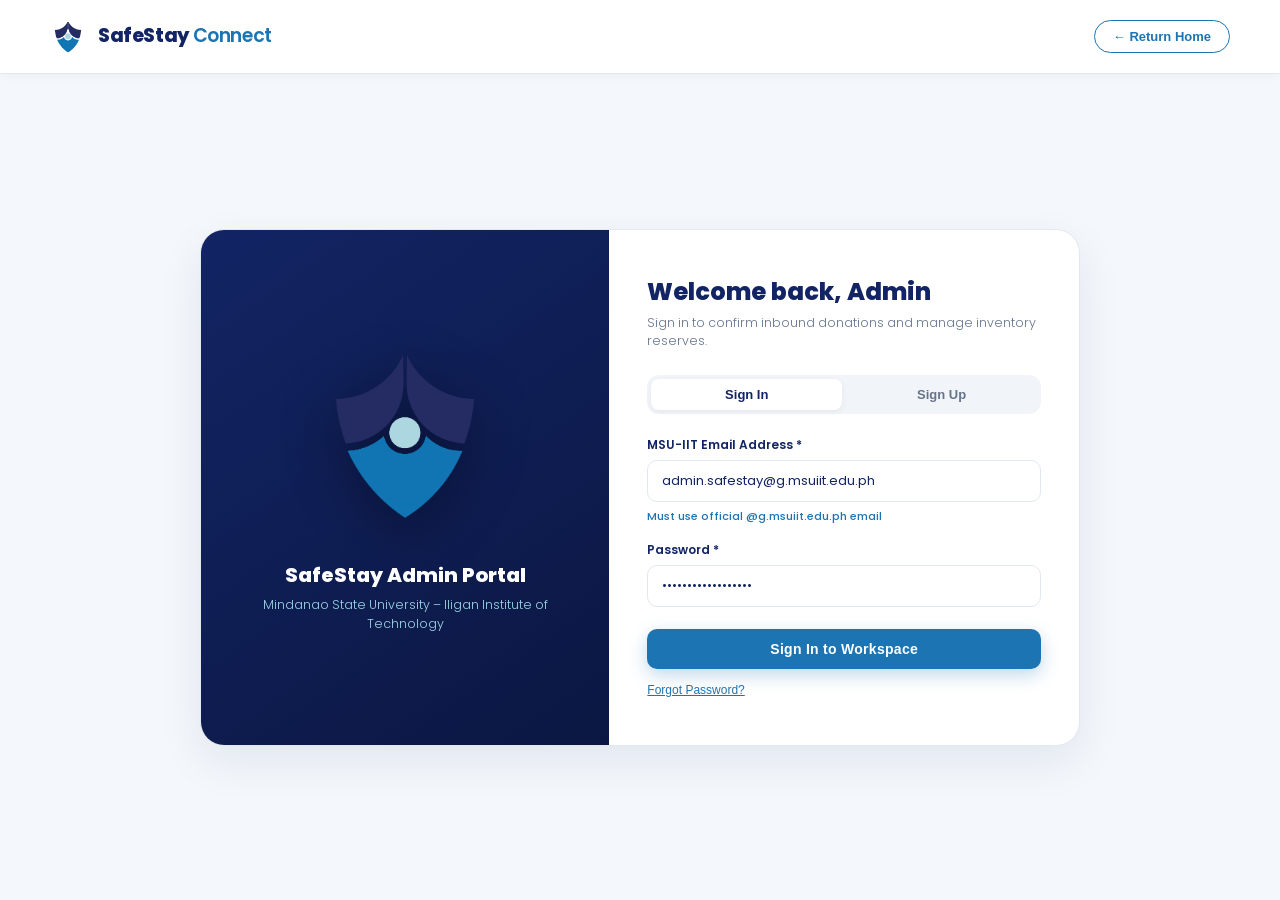
==== admin.html @ f1bfa9ab "Reorganize folders and fix layout" ====
<!DOCTYPE html>
<html lang="en">
<head>
  <meta charset="UTF-8" />
  <meta name="viewport" content="width=device-width, initial-scale=1.0" />
  <title>SafeStay Connect | Admin Management Workspace</title>
  <!-- Google Fonts: Poppins (Official Font: Bold Intro Headers + Thin/Light Subtext) -->
  <link rel="preconnect" href="https://fonts.googleapis.com" />
  <link rel="preconnect" href="https://fonts.gstatic.com" crossorigin />
  <link href="https://fonts.googleapis.com/css2?family=Poppins:ital,wght@0,200;0,300;0,400;0,500;0,600;0,700;0,800;0,900;1,200;1,300&display=swap" rel="stylesheet" />
  
  <!-- STYLESHEET: Shared brandkit: variables, resets, modals, badges -->
  <link rel="stylesheet" href="css/brand.css" />
  <!-- STYLESHEET: Admin workspace layout & components -->
  <link rel="stylesheet" href="css/admin.css" />
</head>
<body class="view-admin">

  <!-- ==========================================================================
       TOP NAVIGATION BAR
       ========================================================================== -->
  <header class="admin-topbar">
    <a href="#" class="admin-brand-link" onclick="handleLogoReturnHome()">
      <!-- PICTURE: 'Classic.png' brand emblem in top bar -->
      <img src="Classic.png" alt="SafeStay Emblem" class="admin-brand-logo" />
      <div class="admin-brand-title">SafeStay <span>Connect</span></div>
    </a>

    <div class="admin-topbar-actions">
      <!-- BUTTON: Admin_Home_Return_Btn (Returns to Landing Page) -->
      <button type="button" id="Admin_Home_Return_Btn" class="btn-return-home" onclick="handleLogoReturnHome()">
        ← Return Home
      </button>
    </div>
  </header>

  <!-- ==========================================================================
       VIEW 1: ADMIN AUTHENTICATION SCREEN (SIGN IN / SIGN UP / FORGOT PASSWORD)
       ========================================================================== -->
  <section id="adminAuthScreen" class="admin-auth-screen">
    <div class="admin-auth-card">
      
      <!-- Left decorative pane with official shield -->
      <div class="auth-left-emblem-pane">
        <div class="auth-emblem-holder">
          <!-- PICTURE: 'Classic.png' large decorative shield emblem -->
          <img src="Classic.png" alt="SafeStay Shield" />
        </div>
        <h3>SafeStay Admin Portal</h3>
        <p>Mindanao State University – Iligan Institute of Technology</p>
      </div>

      <!-- Right auth forms pane -->
      <div class="auth-right-form-pane">
        <h2 id="authHeadingTitle" class="auth-header-title">Welcome back, Admin</h2>
        <p id="authSubtext" class="auth-subtext">Sign in to confirm inbound donations and manage inventory reserves.</p>

        <!-- Toggle Tabs: Sign In / Sign Up -->
        <div class="auth-toggle-tabs">
          <!-- BUTTON: Admin_Auth_Switch_SignIn_Btn -->
          <button type="button" id="Admin_Auth_Switch_SignIn_Btn" class="auth-tab-btn active" onclick="switchAuthMode('signin')">
            Sign In
          </button>
          <!-- BUTTON: Admin_Auth_Switch_SignUp_Btn -->
          <button type="button" id="Admin_Auth_Switch_SignUp_Btn" class="auth-tab-btn" onclick="switchAuthMode('signup')">
            Sign Up
          </button>
        </div>

        <form id="adminAuthForm" onsubmit="handleAuthSubmit(event)">
          
          <div class="form-group">
            <label for="adminEmailInput">MSU-IIT Email Address *</label>
            <!-- Pre-seeded demo account: admin.safestay@g.msuiit.edu.ph -->
            <input type="email" id="adminEmailInput" value="admin.safestay@g.msuiit.edu.ph" placeholder="your.name@g.msuiit.edu.ph" required />
            <span class="email-hint-tag">Must use official @g.msuiit.edu.ph email</span>
          </div>

          <div class="form-group">
            <label for="adminPasswordInput">Password *</label>
            <input type="password" id="adminPasswordInput" value="AdminSafeStay2026!" placeholder="Enter your password" required />
          </div>

          <div id="signUpConfirmGroup" class="form-group hidden">
            <label for="adminConfirmPasswordInput">Confirm Password *</label>
            <input type="password" id="adminConfirmPasswordInput" placeholder="Confirm your password" />
          </div>

          <!-- BUTTON: Admin_Auth_Submit_Btn -->
          <button type="submit" id="Admin_Auth_Submit_Btn" class="btn-auth-submit">
            Sign In to Workspace
          </button>

          <!-- BUTTON: Admin_Forgot_Password_Btn -->
          <button type="button" id="Admin_Forgot_Password_Btn" class="btn-forgot-password" onclick="openForgotPasswordModal()">
            Forgot Password?
          </button>
        </form>
      </div>

    </div>
  </section>

  <!-- ==========================================================================
       VIEW 2: ADMIN WORKSPACE SHELL
       ========================================================================== -->
  <section id="adminWorkspaceLayout" class="admin-workspace-layout hidden">
    
    <!-- Left Navigation Sidebar -->
    <aside class="admin-sidebar">
      <div class="admin-sidebar-menu">
        <div class="admin-sidebar-label">Management Navigation</div>
        
        <!-- BUTTON: Admin_Nav_Dashboard_Btn -->
        <button type="button" id="Admin_Nav_Dashboard_Btn" class="admin-nav-tab-btn active" onclick="switchAdminTab('dashboard')">
          📊 Dashboard Overview
        </button>

        <!-- BUTTON: Admin_Nav_Donations_Btn -->
        <button type="button" id="Admin_Nav_Donations_Btn" class="admin-nav-tab-btn" onclick="switchAdminTab('donations')">
          🎁 Donations Ledger
        </button>

        <!-- BUTTON: Admin_Nav_Inventory_Btn -->
        <button type="button" id="Admin_Nav_Inventory_Btn" class="admin-nav-tab-btn" onclick="switchAdminTab('inventory')">
          📦 Inventory & Stock
        </button>

        <!-- BUTTON: Admin_Nav_Distributions_Btn -->
        <button type="button" id="Admin_Nav_Distributions_Btn" class="admin-nav-tab-btn" onclick="switchAdminTab('distributions')">
          🚚 Distribution Logs
        </button>

        <!-- BUTTON: Admin_Nav_Campaigns_Btn (Dedicated Campaign & Media tab per request) -->
        <button type="button" id="Admin_Nav_Campaigns_Btn" class="admin-nav-tab-btn" onclick="switchAdminTab('campaigns')">
          📢 Campaigns & Media
        </button>
      </div>

      <!-- Bottom Profile & Logout -->
      <div class="admin-sidebar-footer">
        <div class="admin-profile-pill">
          <div class="admin-avatar">AS</div>
          <div class="admin-profile-info">
            <strong id="activeAdminEmailDisplay">admin.safestay@g.msuiit.edu.ph</strong>
            <small>MISSC Administrator</small>
          </div>
        </div>

        <!-- BUTTON: Admin_SignOut_Btn -->
        <button type="button" id="Admin_SignOut_Btn" class="btn-admin-signout" onclick="handleAdminSignOut()">
          Sign Out of Workspace
        </button>
      </div>
    </aside>

    <!-- Main Content Workspace Area -->
    <main class="admin-main-canvas">
      
      <!-- TAB 1: DASHBOARD OVERVIEW -->
      <div id="adminTabDashboard">
        <div class="admin-page-header">
          <div>
            <h1>Operations Dashboard</h1>
            <p>Real-time intake tracking, warehouse reserve indicators, and community outreach actions.</p>
          </div>
        </div>

        <!-- 4 KPI Cards -->
        <div class="kpi-grid">
          <div class="kpi-card">
            <div class="kpi-top"><span>Total Pledges</span><span class="kpi-icon-badge">🎁</span></div>
            <div class="kpi-number" id="kpiTotalDonations">0</div>
            <div class="kpi-footer" id="kpiToReceiveCount">0 awaiting intake</div>
          </div>
          <div class="kpi-card">
            <div class="kpi-top"><span>Live Stock Units</span><span class="kpi-icon-badge">📦</span></div>
            <div class="kpi-number" id="kpiTotalStockUnits">0</div>
            <div class="kpi-footer">Across verified warehouse categories</div>
          </div>
          <div class="kpi-card">
            <div class="kpi-top"><span>Dispatches Logged</span><span class="kpi-icon-badge">🚚</span></div>
            <div class="kpi-number" id="kpiTotalDispatches">0</div>
            <div class="kpi-footer">Community outreach activities</div>
          </div>
          <div class="kpi-card">
            <div class="kpi-top"><span>Active Drive</span><span class="kpi-icon-badge">📢</span></div>
            <div class="kpi-number" style="font-size:18px; line-height:1.4;" id="kpiActiveDriveTitle">Loading...</div>
            <div class="kpi-footer">Current student campaign</div>
          </div>
        </div>

        <!-- Quick Operational Actions -->
        <div style="margin-bottom:12px;">
          <h3 style="font-size:15px; color:var(--brand-navy); font-weight:700;">Quick Operational Actions</h3>
        </div>
        <div class="quick-actions-row" style="margin-bottom:28px;">
          
          <!-- BUTTON: Dashboard_Edit_Drive_Btn (Replaced Record Inbound as requested, jumps straight to dedicated Campaigns tab) -->
          <div class="quick-action-card-btn" id="Dashboard_Edit_Drive_Btn" onclick="switchAdminTab('campaigns')">
            <div class="quick-action-icon">✏️</div>
            <div class="quick-action-text">
              <strong>Update Community Drive</strong>
              <span>Edit active relief title, banner photo & description</span>
            </div>
          </div>

          <!-- BUTTON: Admin_Dispatch_Relief_Btn -->
          <div class="quick-action-card-btn" id="Admin_Dispatch_Relief_Btn" onclick="openDispatchModal()">
            <div class="quick-action-icon">🚚</div>
            <div class="quick-action-text">
              <strong>Dispatch Supplies</strong>
              <span>Deduct stock & log relief distribution</span>
            </div>
          </div>

          <!-- BUTTON: Admin_Add_Inventory_Btn -->
          <div class="quick-action-card-btn" id="Admin_Add_Inventory_Btn" onclick="openAddInventoryModal()">
            <div class="quick-action-icon">📦</div>
            <div class="quick-action-text">
              <strong>Add Supply Category</strong>
              <span>Track a new commodity in warehouse stock</span>
            </div>
          </div>

        </div>

        <!-- Recent Donations Snapshot Table -->
        <div class="admin-card">
          <div class="admin-card-header">
            <h3>Recent Pledges & Intake (Awaiting Arrival)</h3>
            <button class="btn-return-home" style="font-size:12px; padding:4px 12px;" onclick="switchAdminTab('donations')">
              View Full Ledger →
            </button>
          </div>
          <div class="table-container">
            <table class="admin-table">
              <thead>
                <tr>
                  <th>Code</th>
                  <th>Donor</th>
                  <th>Pledged Item</th>
                  <th>Units</th>
                  <th>Status</th>
                  <th>Action</th>
                </tr>
              </thead>
              <tbody id="dashboardRecentDonationsTbody">
                <!-- Dynamically populated -->
              </tbody>
            </table>
          </div>
        </div>
      </div>

      <!-- TAB 2: DONATIONS LEDGER (WITH "MARK AS RECEIVED" BUTTON) -->
      <div id="adminTabDonations" class="hidden">
        <div class="admin-page-header">
          <div>
            <h1>Donations Ledger</h1>
            <p>Review inbound pledges from donors. Clicking <strong>Mark as Received</strong> confirms physical arrival and credits warehouse stock.</p>
          </div>
        </div>

        <div class="admin-card">
          <div class="table-container">
            <table class="admin-table">
              <thead>
                <tr>
                  <th>Reference Code</th>
                  <th>Donor Name / Org</th>
                  <th>Pledged Commodity</th>
                  <th>Quantity</th>
                  <th>Date Logged</th>
                  <th>Current Status</th>
                  <th style="text-align:right;">Physical Intake Action</th>
                </tr>
              </thead>
              <tbody id="adminFullDonationsTbody">
                <!-- Dynamically populated -->
              </tbody>
            </table>
          </div>
        </div>
      </div>

      <!-- TAB 3: INVENTORY & STOCK -->
      <div id="adminTabInventory" class="hidden">
        <div class="admin-page-header">
          <div>
            <h1>Inventory & Stock Reserves</h1>
            <p>Live inventory quantities automatically credited upon intake and deducted upon dispatch.</p>
          </div>
          <div class="header-actions-group">
            <button type="button" class="btn-admin-action" onclick="openAddInventoryModal()">
              + Add Supply Item
            </button>
          </div>
        </div>

        <div class="admin-card">
          <div class="table-container">
            <table class="admin-table">
              <thead>
                <tr>
                  <th>Item Description</th>
                  <th>Category</th>
                  <th>Available Quantity (In Stock)</th>
                  <th>Packaging Unit</th>
                  <th>Actions</th>
                </tr>
              </thead>
              <tbody id="adminFullInventoryTbody">
                <!-- Dynamically populated -->
              </tbody>
            </table>
          </div>
        </div>
      </div>

      <!-- TAB 4: DISTRIBUTION & DISPATCHES -->
      <div id="adminTabDistributions" class="hidden">
        <div class="admin-page-header">
          <div>
            <h1>Distribution & Dispatches</h1>
            <p>Historical log of relief provisions released to university dormitories and community evacuation centers.</p>
          </div>
          <div class="header-actions-group">
            <button type="button" class="btn-admin-action" onclick="openDispatchModal()">
              + Dispatch Relief
            </button>
          </div>
        </div>

        <div class="admin-card">
          <div class="table-container">
            <table class="admin-table">
              <thead>
                <tr>
                  <th>Dispatch ID</th>
                  <th>Relief Item</th>
                  <th>Units Dispatched</th>
                  <th>Beneficiary Initiative / Event</th>
                  <th>Dispatch Date</th>
                </tr>
              </thead>
              <tbody id="adminFullDistributionsTbody">
                <!-- Dynamically populated -->
              </tbody>
            </table>
          </div>
        </div>
      </div>

      <!-- TAB 5: CAMPAIGNS & MEDIA (DEDICATED MANAGER FOR ACTIVE COMMUNITY DRIVE) -->
      <div id="adminTabCampaigns" class="hidden">
        <div class="admin-page-header">
          <div>
            <h1>Campaigns & Media Manager</h1>
            <p>Update the active community drive displayed on the public transparency portal in real time.</p>
          </div>
        </div>

        <div class="admin-card" style="max-width:760px;">
          <div class="admin-card-header">
            <h3>Active Community Relief Drive Settings</h3>
          </div>
          <div class="modal-body">
            <form id="adminCampaignForm" onsubmit="handleUpdateDriveSubmit(event)">
              
              <div class="form-group">
                <label for="campaignTitleInput">Campaign / Relief Drive Title *</label>
                <input type="text" id="campaignTitleInput" required placeholder="e.g., Bagyong Paeng Student Boarder Relief Drive" />
              </div>

              <div class="form-group">
                <label for="campaignDescInput">Drive Description & Mission *</label>
                <textarea id="campaignDescInput" rows="3" required placeholder="Describe the active community initiative..."></textarea>
              </div>

              <div class="form-group">
                <label for="campaignImageInput">Banner Image Filename / URL *</label>
                <input type="text" id="campaignImageInput" value="bg_homepage.jpg" required placeholder="bg_homepage.jpg or image URL" />
                <span class="email-hint-tag">Default: bg_homepage.jpg (or any uploaded photo file in your folder)</span>
              </div>

              <!-- BUTTON: Admin_Update_Drive_Btn -->
              <button type="submit" id="Admin_Update_Drive_Btn" class="btn-admin-action" style="margin-top:10px;">
                💾 Save & Update Active Community Drive
              </button>
            </form>
          </div>
        </div>
      </div>

    </main>
  </section>

  <!-- ==========================================================================
       MODAL 1: ADD INVENTORY ITEM
       ========================================================================== -->
  <div id="adminAddInventoryModal" class="modal-overlay hidden">
    <div class="modal-card">
      <div class="modal-header">
        <h3>Add New Inventory Supply</h3>
        <button type="button" class="modal-close-icon-btn" onclick="closeAdminModals()">×</button>
      </div>
      <div class="modal-body">
        <form id="adminAddInventoryForm" onsubmit="handleAddInventorySubmit(event)">
          <div class="form-group">
            <label for="newInvItemName">Item Name *</label>
            <input type="text" id="newInvItemName" placeholder="e.g., Bottled Water, First Aid Kits" required />
          </div>
          <div class="form-group">
            <label for="newInvCategory">Category *</label>
            <select id="newInvCategory" required>
              <option value="Food">Food</option>
              <option value="Personal care">Personal care</option>
              <option value="Bedding">Bedding</option>
              <option value="Education">Education</option>
              <option value="Medical">Medical</option>
              <option value="General Relief" selected>General Relief</option>
            </select>
          </div>
          <div style="display:grid; grid-template-columns:1fr 1fr; gap:12px;">
            <div class="form-group">
              <label for="newInvQuantity">Initial Stock *</label>
              <input type="number" id="newInvQuantity" min="0" step="1" value="0" required />
            </div>
            <div class="form-group">
              <label for="newInvUnit">Packaging Unit *</label>
              <input type="text" id="newInvUnit" value="units" placeholder="bottles, kits, pcs" required />
            </div>
          </div>
          <button type="submit" class="btn-admin-action" style="width:100%; margin-top:8px;">
            Save to Inventory Reserves
          </button>
        </form>
      </div>
    </div>
  </div>

  <!-- ==========================================================================
       MODAL 2: DISPATCH RELIEF (DEDUCTS STOCK)
       ========================================================================== -->
  <div id="adminDispatchModal" class="modal-overlay hidden">
    <div class="modal-card">
      <div class="modal-header">
        <h3>Dispatch Relief Supplies</h3>
        <button type="button" class="modal-close-icon-btn" onclick="closeAdminModals()">×</button>
      </div>
      <div class="modal-body">
        <form id="adminDispatchForm" onsubmit="handleDispatchSubmit(event)">
          <div class="form-group">
            <label for="dispatchItemSelect">Select Supply from Inventory *</label>
            <select id="dispatchItemSelect" required>
              <!-- Dynamically populated with available quantities -->
            </select>
          </div>
          <div class="form-group">
            <label for="dispatchQuantityInput">Units to Dispatch *</label>
            <input type="number" id="dispatchQuantityInput" min="1" step="1" placeholder="10" required />
          </div>
          <div class="form-group">
            <label for="dispatchBeneficiaryInput">Beneficiary Community / Event *</label>
            <input type="text" id="dispatchBeneficiaryInput" placeholder="e.g., Barangay San Miguel Evacuation Center" required />
          </div>
          <button type="submit" class="btn-admin-action" style="width:100%; margin-top:8px;">
            Confirm Dispatch & Deduct Stock
          </button>
        </form>
      </div>
    </div>
  </div>

  <!-- ==========================================================================
       MODAL 3: FORGOT PASSWORD INSTRUCTIONS
       ========================================================================== -->
  <div id="adminForgotPasswordModal" class="modal-overlay hidden">
    <div class="modal-card" style="max-width:440px;">
      <div class="modal-header">
        <h3>Reset Admin Credentials</h3>
        <button type="button" class="modal-close-icon-btn" onclick="closeAdminModals()">×</button>
      </div>
      <div class="modal-body" style="text-align:center;">
        <div style="font-size:32px; margin-bottom:12px;">🔑</div>
        <h4 style="font-size:16px; color:var(--brand-navy); margin-bottom:8px;">Password Reset Verification</h4>
        <p style="font-size:13px; color:var(--text-muted); line-height:1.7; margin-bottom:20px;">
          For security, administrative password reset requests are handled through the MSU-IIT Google Workspace administrator. Please contact your IT coordinator at <strong>coo.misc@g.msuit.edu.ph</strong>.
        </p>
        <button type="button" class="btn-admin-action" style="width:100%;" onclick="closeAdminModals()">
          Understood
        </button>
      </div>
    </div>
  </div>

  <!-- ==========================================================================
       JAVASCRIPT: ADMIN DATA LOGIC, AUTH & REAL-TIME RECONCILIATION
       ========================================================================== -->
  <!-- SCRIPT: Shared state & localStorage (must load first) -->
  <script src="js/data.js"></script>
  <!-- SCRIPT: Admin workspace logic -->
  <script src="js/admin.js"></script>
</body>
</html>
---- css/brand.css ----
/* ==========================================================================
   css/brand.css : OFFICIAL BRANDKIT (variables, resets) + SHARED COMPONENTS (modals, badges, forms...)
   Loaded by: index.html, donor.html, admin.html
   ========================================================================== */
:root {
  /* COLOR 1: Deep Navy Blue (#122464) - Core brand canvas & sidebar elements */
  --brand-navy: #122464;

  /* COLOR 2: Vibrant Blue (#1D74B3) - Primary actions, active highlights & banners */
  --brand-blue: #1D74B3;

  /* COLOR 3: Pure White (#FFFFFF) - Cards, typography & surfaces */
  --brand-white: #FFFFFF;

  /* COLOR 4: Cyan Accent (#A0D7E7) - Subtle borders, highlights & active pills */
  --brand-cyan: #A0D7E7;

  /* COLOR 5: Gold (#D98E16) - "To Receive" pending badges & warning alerts */
  --brand-gold: #D98E16;

  /* Neutral UI & Status Colors */
  --surface-page: #F4F7FB;
  --surface-border: #E1E8F2;
  --text-main: #122464;
  --text-muted: #64748B;
  --status-green: #1B8A5A;
  --status-green-bg: #EEFAF3;
  --status-gold-bg: #FEF6E9;
  --status-red: #C53B3B;
  --status-red-bg: #FDF2F2;
  /* Translucent glass fills for frosted panels (used by the landing page) */
  --glass-surface: rgba(18, 36, 100, 0.58);
  --glass-stroke: rgba(255, 255, 255, 0.18);
}

/* Universal reset shared by every page */
* {
  box-sizing: border-box;
  margin: 0;
  padding: 0;
}

/* Smooth anchor scrolling (landing page navigation links) */
html {
  scroll-behavior: smooth;
}

/* Page base: each page paints its own background in its own stylesheet */
body {
  font-family: 'Poppins', sans-serif;
  line-height: 1.5;
}

/* Utility: hides a screen, tab or modal */
.hidden {
  display: none !important;
}

/* ##########################################################################
   SHARED COMPONENTS (identical on the Donor and Admin pages)
   ########################################################################## */

/* ==========================================================================
   TOP NAVIGATION BAR
   ========================================================================== */
/* BUTTON: Donor_Home_Return_Btn */
.btn-return-home {
  display: inline-flex;
  align-items: center;
  gap: 8px;
  background: transparent;
  color: var(--brand-blue);
  border: 1.5px solid var(--brand-blue);
  padding: 8px 18px;
  border-radius: 999px;
  font-size: 13px;
  font-weight: 600;
  cursor: pointer;
  text-decoration: none;
  transition: all 0.2s ease;
}

.btn-return-home:hover {
  background: var(--brand-blue);
  color: var(--brand-white);
  transform: translateY(-1.5px);
}


/* ==========================================================================
   VIEW 2: PUBLIC TRANSPARENCY WORKSPACE
   ========================================================================== */
.table-container {
  overflow-x: auto;
}

/* Badges */
.badge-pill {
  display: inline-flex;
  align-items: center;
  gap: 6px;
  padding: 4px 10px;
  border-radius: 999px;
  font-size: 11px;
  font-weight: 600;
}

.badge-to-receive {
  background: var(--status-gold-bg);
  color: var(--brand-gold);
  border: 1px solid rgba(217, 142, 22, 0.35);
}

.badge-received {
  background: var(--status-green-bg);
  color: var(--status-green);
  border: 1px solid rgba(27, 138, 90, 0.25);
}

/* Form Fields */
.form-group {
  display: flex;
  flex-direction: column;
  gap: 6px;
  margin-bottom: 16px;
  text-align: left;
}

.form-group label {
  font-size: 12px;
  font-weight: 600;
  color: var(--brand-navy);
}

.form-group input,
.form-group select,
.form-group textarea {
  width: 100%;
  border: 1.5px solid var(--surface-border);
  background: var(--brand-white);
  border-radius: 10px;
  padding: 10px 14px;
  font-family: inherit;
  font-size: 13px;
  color: var(--text-main);
  transition: all 0.15s ease;
}

.form-group input:focus,
.form-group select:focus,
.form-group textarea:focus {
  border-color: var(--brand-blue);
  outline: none;
  box-shadow: 0 0 0 3px rgba(29, 116, 179, 0.15);
}


/* ==========================================================================
   MODAL DIALOGS
   ========================================================================== */
.modal-overlay {
  position: fixed;
  inset: 0;
  background: rgba(18, 36, 100, 0.65);
  backdrop-filter: blur(5px);
  z-index: 500;
  display: flex;
  align-items: center;
  justify-content: center;
  padding: 20px;
}

.modal-card {
  background: var(--brand-white);
  border-radius: 22px;
  width: min(100%, 520px);
  max-height: 90vh;
  overflow-y: auto;
  box-shadow: 0 20px 50px rgba(18, 36, 100, 0.35);
  border: 1px solid var(--surface-border);
  position: relative;
}

.modal-header {
  padding: 20px 24px;
  border-bottom: 1.5px solid var(--surface-border);
  display: flex;
  align-items: center;
  justify-content: space-between;
}

.modal-header h3 {
  font-size: 17px;
  font-weight: 800;
  color: var(--brand-navy);
}

.modal-body {
  padding: 24px;
}
---- css/admin.css ----
/* ==========================================================================
   css/admin.css : ADMIN WORKSPACE (admin.html) STYLES
   ========================================================================== */
/* Page canvas: light background with navy text (was the old <body> style) */
.view-admin {
  background-color: var(--surface-page);
  color: var(--text-main);
  font-family: 'Poppins', sans-serif;
  min-height: 100vh;
  display: flex;
  flex-direction: column;
  line-height: 1.5;
}

/* ==========================================================================
   TOP NAVIGATION BAR
   ========================================================================== */
.admin-topbar {
  height: 74px;
  padding: 0 clamp(20px, 4vw, 50px);
  background: var(--brand-white);
  border-bottom: 1.5px solid var(--surface-border);
  display: flex;
  align-items: center;
  justify-content: space-between;
  position: sticky;
  top: 0;
  z-index: 100;
  box-shadow: 0 2px 10px rgba(18, 36, 100, 0.04);
}
.admin-brand-link {
  display: flex;
  align-items: center;
  gap: 12px;
  text-decoration: none;
  color: var(--brand-navy);
  cursor: pointer;
}
.admin-brand-logo {
  width: 36px;
  height: 40px;
  object-fit: contain;
}
.admin-brand-title {
  font-size: 19px;
  font-weight: 800;
  letter-spacing: -0.02em;
}
.admin-brand-title span {
  color: var(--brand-blue);
  font-weight: 600;
}
.admin-topbar-actions {
  display: flex;
  align-items: center;
  gap: 14px;
}

/* ==========================================================================
   VIEW 1: ADMIN AUTHENTICATION SCREEN (SIGN IN / SIGN UP / FORGOT PASSWORD)
   ========================================================================== */
.admin-auth-screen {
  flex: 1;
  display: flex;
  align-items: center;
  justify-content: center;
  padding: 40px 24px;
}
.admin-auth-card {
  background: var(--brand-white);
  border: 1.5px solid var(--surface-border);
  border-radius: 24px;
  box-shadow: 0 16px 45px rgba(18, 36, 100, 0.08);
  width: min(100%, 880px);
  display: grid;
  grid-template-columns: 1fr 1.15fr;
  overflow: hidden;
}
.auth-left-emblem-pane {
  background: linear-gradient(145deg, #122464 0%, #0B1742 100%);
  display: flex;
  flex-direction: column;
  align-items: center;
  justify-content: center;
  padding: 40px 30px;
  text-align: center;
  color: var(--brand-white);
  position: relative;
}
.auth-emblem-holder {
  width: clamp(140px, 16vw, 190px);
  margin-bottom: 22px;
  filter: drop-shadow(0 12px 28px rgba(0, 0, 0, 0.35));
}
.auth-emblem-holder img {
  width: 100%;
  height: auto;
  object-fit: contain;
}
.auth-left-emblem-pane h3 {
  font-size: 20px;
  font-weight: 800;
  margin-bottom: 6px;
}
.auth-left-emblem-pane p {
  font-size: 12.5px;
  color: var(--brand-cyan);
  font-weight: 300;
}
.auth-right-form-pane {
  padding: 44px 38px;
  display: flex;
  flex-direction: column;
  justify-content: center;
}
.auth-header-title {
  font-size: 24px;
  font-weight: 800;
  color: var(--brand-navy);
  margin-bottom: 4px;
}
.auth-subtext {
  font-size: 12.5px;
  color: var(--text-muted);
  margin-bottom: 24px;
  font-weight: 300;
}
.auth-toggle-tabs {
  display: flex;
  background: #F1F5F9;
  padding: 4px;
  border-radius: 12px;
  margin-bottom: 22px;
  gap: 4px;
}
/* BUTTONS: Admin_Auth_Switch_SignIn_Btn, Admin_Auth_Switch_SignUp_Btn */
.auth-tab-btn {
  flex: 1;
  border: 0;
  background: transparent;
  padding: 8px 14px;
  border-radius: 8px;
  font-size: 13px;
  font-weight: 600;
  color: var(--text-muted);
  cursor: pointer;
  transition: all 0.18s ease;
}
.auth-tab-btn.active {
  background: var(--brand-white);
  color: var(--brand-navy);
  box-shadow: 0 2px 6px rgba(0, 0, 0, 0.06);
}
.email-hint-tag {
  font-size: 11px;
  color: var(--brand-blue);
  font-weight: 500;
}
/* BUTTON: Admin_Auth_Submit_Btn */
.btn-auth-submit {
  width: 100%;
  background: var(--brand-blue);
  color: var(--brand-white);
  border: 0;
  padding: 12px 24px;
  border-radius: 10px;
  font-size: 14px;
  font-weight: 700;
  letter-spacing: 0.02em;
  cursor: pointer;
  box-shadow: 0 6px 18px rgba(29, 116, 179, 0.28);
  transition: all 0.2s ease;
  margin-top: 6px;
}
.btn-auth-submit:hover {
  background: #155e93;
  transform: translateY(-1.5px);
}
/* BUTTON: Admin_Forgot_Password_Btn */
.btn-forgot-password {
  background: transparent;
  border: 0;
  color: var(--brand-blue);
  font-size: 12px;
  font-weight: 500;
  cursor: pointer;
  margin-top: 14px;
  align-self: center;
  text-decoration: underline;
}
.btn-forgot-password:hover {
  color: var(--brand-navy);
}

/* ==========================================================================
   VIEW 2: ADMIN WORKSPACE SHELL (DASHBOARD & LEDGERS)
   ========================================================================== */
.admin-workspace-layout {
  flex: 1;
  display: grid;
  grid-template-columns: 260px 1fr;
  min-height: calc(100vh - 74px);
}
.admin-sidebar {
  background: var(--brand-white);
  border-right: 1.5px solid var(--surface-border);
  padding: 24px 16px;
  display: flex;
  flex-direction: column;
  justify-content: space-between;
}
.admin-sidebar-menu {
  display: flex;
  flex-direction: column;
  gap: 6px;
}
.admin-sidebar-label {
  font-size: 11px;
  font-weight: 700;
  letter-spacing: 0.12em;
  text-transform: uppercase;
  color: #94A3B8;
  padding: 8px 12px 4px;
}
/* BUTTONS: Admin_Nav_Dashboard_Btn, Admin_Nav_Donations_Btn, Admin_Nav_Inventory_Btn, Admin_Nav_Distributions_Btn, Admin_Nav_Campaigns_Btn */
.admin-nav-tab-btn {
  display: flex;
  align-items: center;
  gap: 12px;
  width: 100%;
  border: 0;
  background: transparent;
  padding: 11px 14px;
  border-radius: 10px;
  color: #475569;
  font-size: 13.5px;
  font-weight: 500;
  cursor: pointer;
  text-align: left;
  transition: all 0.18s ease;
}
.admin-nav-tab-btn:hover {
  background: #F1F6FB;
  color: var(--brand-blue);
}
.admin-nav-tab-btn.active {
  background: #EAF3FA;
  color: var(--brand-navy);
  font-weight: 700;
}
.admin-sidebar-footer {
  border-top: 1px solid var(--surface-border);
  padding-top: 16px;
}
.admin-profile-pill {
  display: flex;
  align-items: center;
  gap: 10px;
  padding: 8px 12px;
  margin-bottom: 12px;
}
.admin-avatar {
  width: 36px;
  height: 36px;
  border-radius: 10px;
  background: linear-gradient(135deg, var(--brand-navy), var(--brand-blue));
  color: var(--brand-white);
  display: grid;
  place-items: center;
  font-size: 13px;
  font-weight: 700;
}
.admin-profile-info strong {
  font-size: 12.5px;
  display: block;
  color: var(--brand-navy);
  line-height: 1.2;
}
.admin-profile-info small {
  font-size: 10.5px;
  color: var(--text-muted);
  display: block;
}
/* BUTTON: Admin_SignOut_Btn */
.btn-admin-signout {
  width: 100%;
  border: 1px solid #CBD5E1;
  background: #F8FAFC;
  color: var(--status-red);
  padding: 9px 14px;
  border-radius: 10px;
  font-size: 12.5px;
  font-weight: 600;
  cursor: pointer;
  display: flex;
  align-items: center;
  justify-content: center;
  gap: 8px;
  transition: all 0.18s ease;
}
.btn-admin-signout:hover {
  background: var(--status-red-bg);
  border-color: #F87171;
}
/* Admin Workspace Main Canvas */
.admin-main-canvas {
  padding: 34px clamp(20px, 3.5vw, 44px) 50px;
  max-width: 1250px;
  margin: 0 auto;
  width: 100%;
}
.admin-page-header {
  display: flex;
  align-items: center;
  justify-content: space-between;
  gap: 18px;
  margin-bottom: 26px;
  flex-wrap: wrap;
}
.admin-page-header h1 {
  font-size: 26px;
  font-weight: 800;
  color: var(--brand-navy);
  letter-spacing: -0.02em;
}
.admin-page-header p {
  color: var(--text-muted);
  font-size: 13px;
  font-weight: 300;
  margin-top: 3px;
}
.header-actions-group {
  display: flex;
  gap: 10px;
  flex-wrap: wrap;
}
/* BUTTON: Primary action buttons in admin */
.btn-admin-action {
  background: var(--brand-blue);
  color: var(--brand-white);
  border: 0;
  padding: 10px 22px;
  border-radius: 10px;
  font-weight: 600;
  font-size: 13px;
  cursor: pointer;
  display: inline-flex;
  align-items: center;
  gap: 8px;
  box-shadow: 0 4px 14px rgba(29, 116, 179, 0.25);
  transition: all 0.2s ease;
}
.btn-admin-action:hover {
  background: #155e93;
  transform: translateY(-1.5px);
}
/* KPI Grid */
.kpi-grid {
  display: grid;
  grid-template-columns: repeat(4, 1fr);
  gap: 16px;
  margin-bottom: 26px;
}
.kpi-card {
  background: var(--brand-white);
  border: 1.5px solid var(--surface-border);
  border-radius: 16px;
  padding: 18px 20px;
  box-shadow: 0 4px 14px rgba(18, 36, 100, 0.03);
}
.kpi-top {
  display: flex;
  justify-content: space-between;
  align-items: center;
  font-size: 12px;
  color: var(--text-muted);
  font-weight: 500;
}
.kpi-icon-badge {
  width: 34px;
  height: 34px;
  border-radius: 8px;
  background: #EAF3FA;
  color: var(--brand-blue);
  display: grid;
  place-items: center;
  font-size: 16px;
}
.kpi-number {
  font-size: 28px;
  font-weight: 800;
  color: var(--brand-navy);
  margin: 8px 0 2px;
}
.kpi-footer {
  font-size: 11px;
  color: var(--text-muted);
}
/* Tables & Cards */
.admin-card {
  background: var(--brand-white);
  border: 1.5px solid var(--surface-border);
  border-radius: 18px;
  overflow: hidden;
  box-shadow: 0 4px 16px rgba(18, 36, 100, 0.04);
  margin-bottom: 26px;
}
.admin-card-header {
  padding: 18px 24px;
  border-bottom: 1px solid var(--surface-border);
  display: flex;
  justify-content: space-between;
  align-items: center;
}
.admin-card-header h3 {
  font-size: 16px;
  font-weight: 700;
  color: var(--brand-navy);
}
.admin-table {
  width: 100%;
  border-collapse: collapse;
  text-align: left;
  font-size: 13px;
  white-space: nowrap;
}
.admin-table th {
  background: #F8FAFD;
  color: #64748B;
  font-weight: 700;
  font-size: 11px;
  letter-spacing: 0.06em;
  text-transform: uppercase;
  padding: 13px 20px;
  border-bottom: 1.5px solid var(--surface-border);
}
.admin-table td {
  padding: 14px 20px;
  border-bottom: 1px solid var(--surface-border);
  color: #334155;
}
.admin-table tbody tr:hover {
  background: #F8FBFE;
}
.badge-distributed {
  background: #EAF3FA;
  color: var(--brand-blue);
  border: 1px solid rgba(29, 116, 179, 0.2);
}
/* BUTTON: Admin_Mark_Received_Btn */
.btn-mark-received {
  background: var(--brand-blue);
  color: var(--brand-white);
  border: 0;
  padding: 6px 14px;
  border-radius: 8px;
  font-size: 11.5px;
  font-weight: 700;
  cursor: pointer;
  display: inline-flex;
  align-items: center;
  gap: 6px;
  transition: all 0.18s ease;
}
.btn-mark-received:hover {
  background: #155e93;
  transform: translateY(-1px);
}
/* Quick Operational Actions */
.quick-actions-row {
  display: grid;
  grid-template-columns: repeat(3, 1fr);
  gap: 16px;
  margin-top: 10px;
}
/* BUTTONS: Dashboard_Edit_Drive_Btn, Admin_Dispatch_Relief_Btn, Admin_Add_Inventory_Btn */
.quick-action-card-btn {
  background: var(--brand-white);
  border: 1.5px solid var(--surface-border);
  border-radius: 16px;
  padding: 20px;
  text-align: left;
  cursor: pointer;
  transition: all 0.2s ease;
  display: flex;
  align-items: center;
  gap: 16px;
}
.quick-action-card-btn:hover {
  border-color: var(--brand-blue);
  transform: translateY(-2px);
  box-shadow: 0 8px 22px rgba(29, 116, 179, 0.12);
}
.quick-action-icon {
  width: 44px;
  height: 44px;
  border-radius: 12px;
  background: #EAF3FA;
  color: var(--brand-blue);
  display: grid;
  place-items: center;
  font-size: 20px;
  flex-shrink: 0;
}
.quick-action-text strong {
  display: block;
  font-size: 13.5px;
  color: var(--brand-navy);
  margin-bottom: 2px;
}
.quick-action-text span {
  display: block;
  font-size: 11.5px;
  color: var(--text-muted);
  font-weight: 300;
}
.modal-close-icon-btn {
  background: #F1F5F9;
  border: 0;
  width: 32px;
  height: 32px;
  border-radius: 8px;
  font-size: 18px;
  color: #64748B;
  cursor: pointer;
  display: grid;
  place-items: center;
}
@media (max-width: 900px) {
  .admin-workspace-layout {
    grid-template-columns: 1fr;
  }
  .admin-auth-card {
    grid-template-columns: 1fr;
  }
  .kpi-grid {
    grid-template-columns: repeat(2, 1fr);
  }
  .quick-actions-row {
    grid-template-columns: 1fr;
  }
}
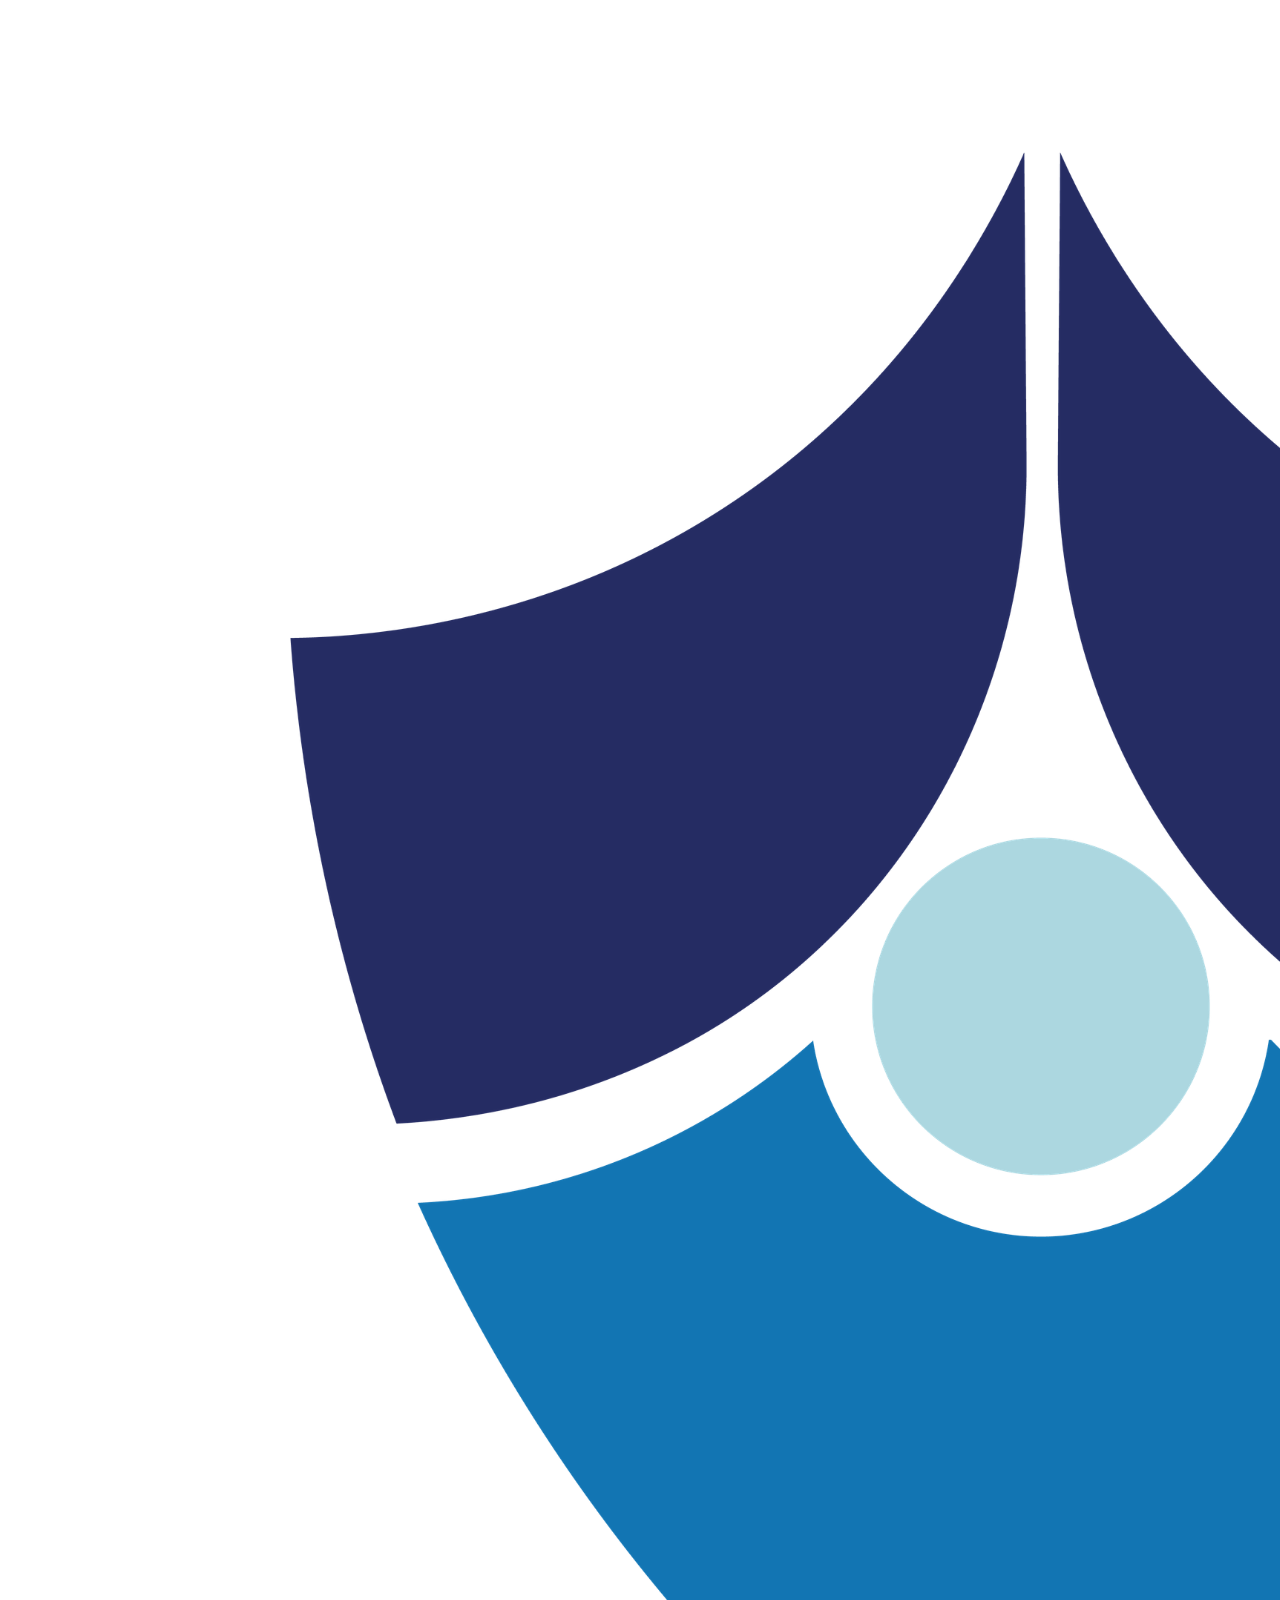
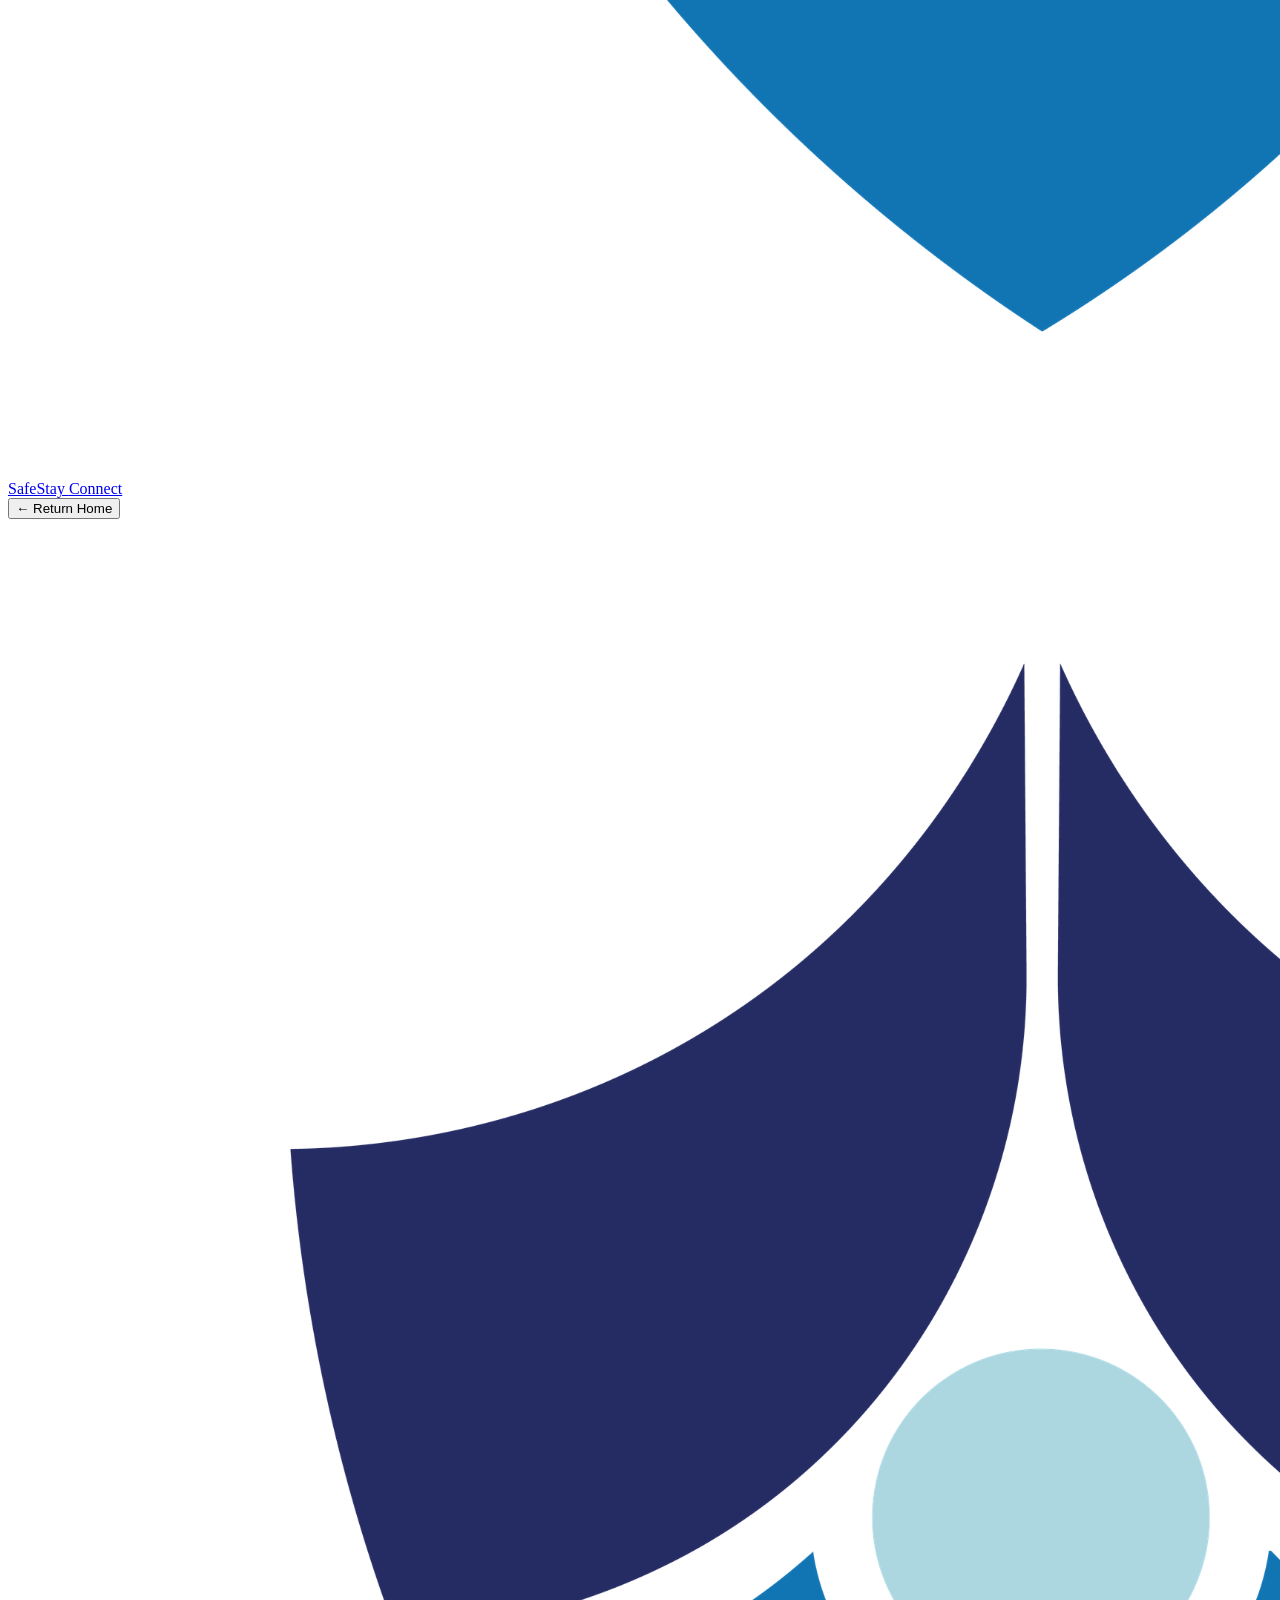
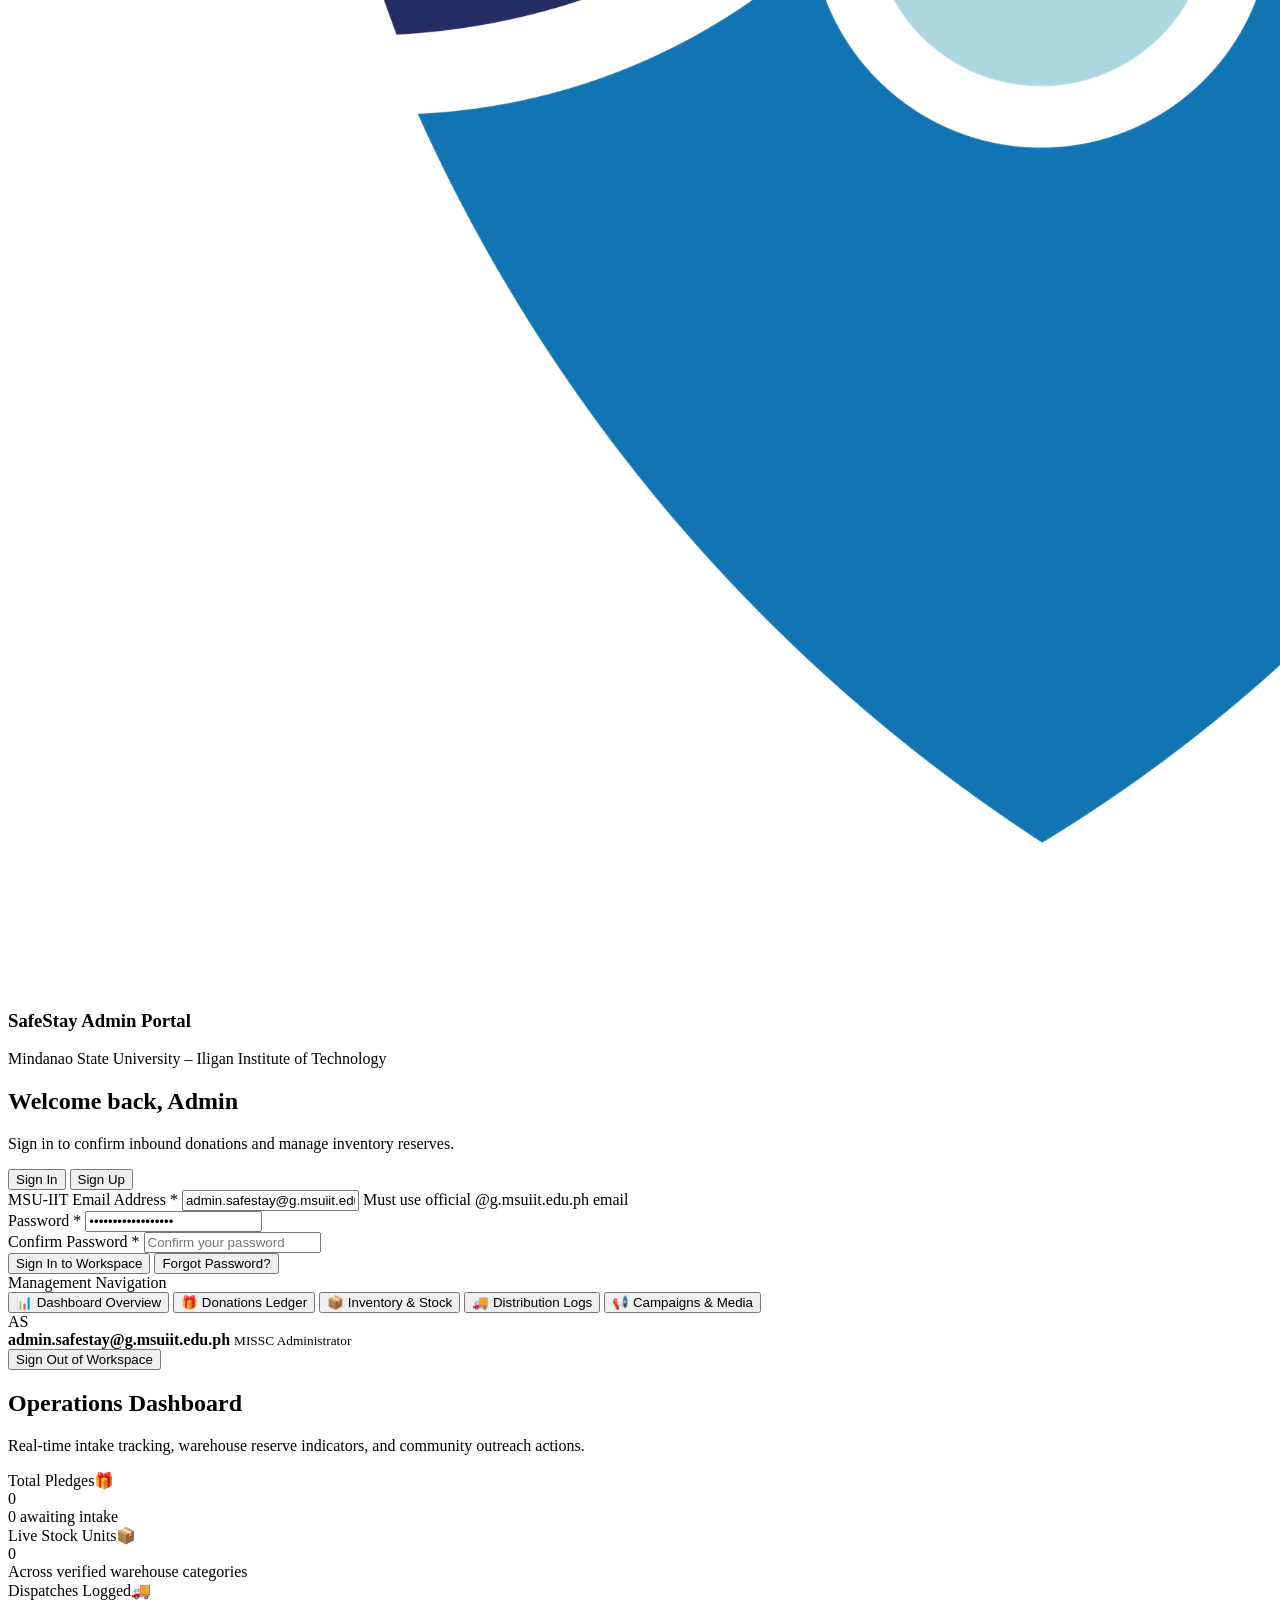
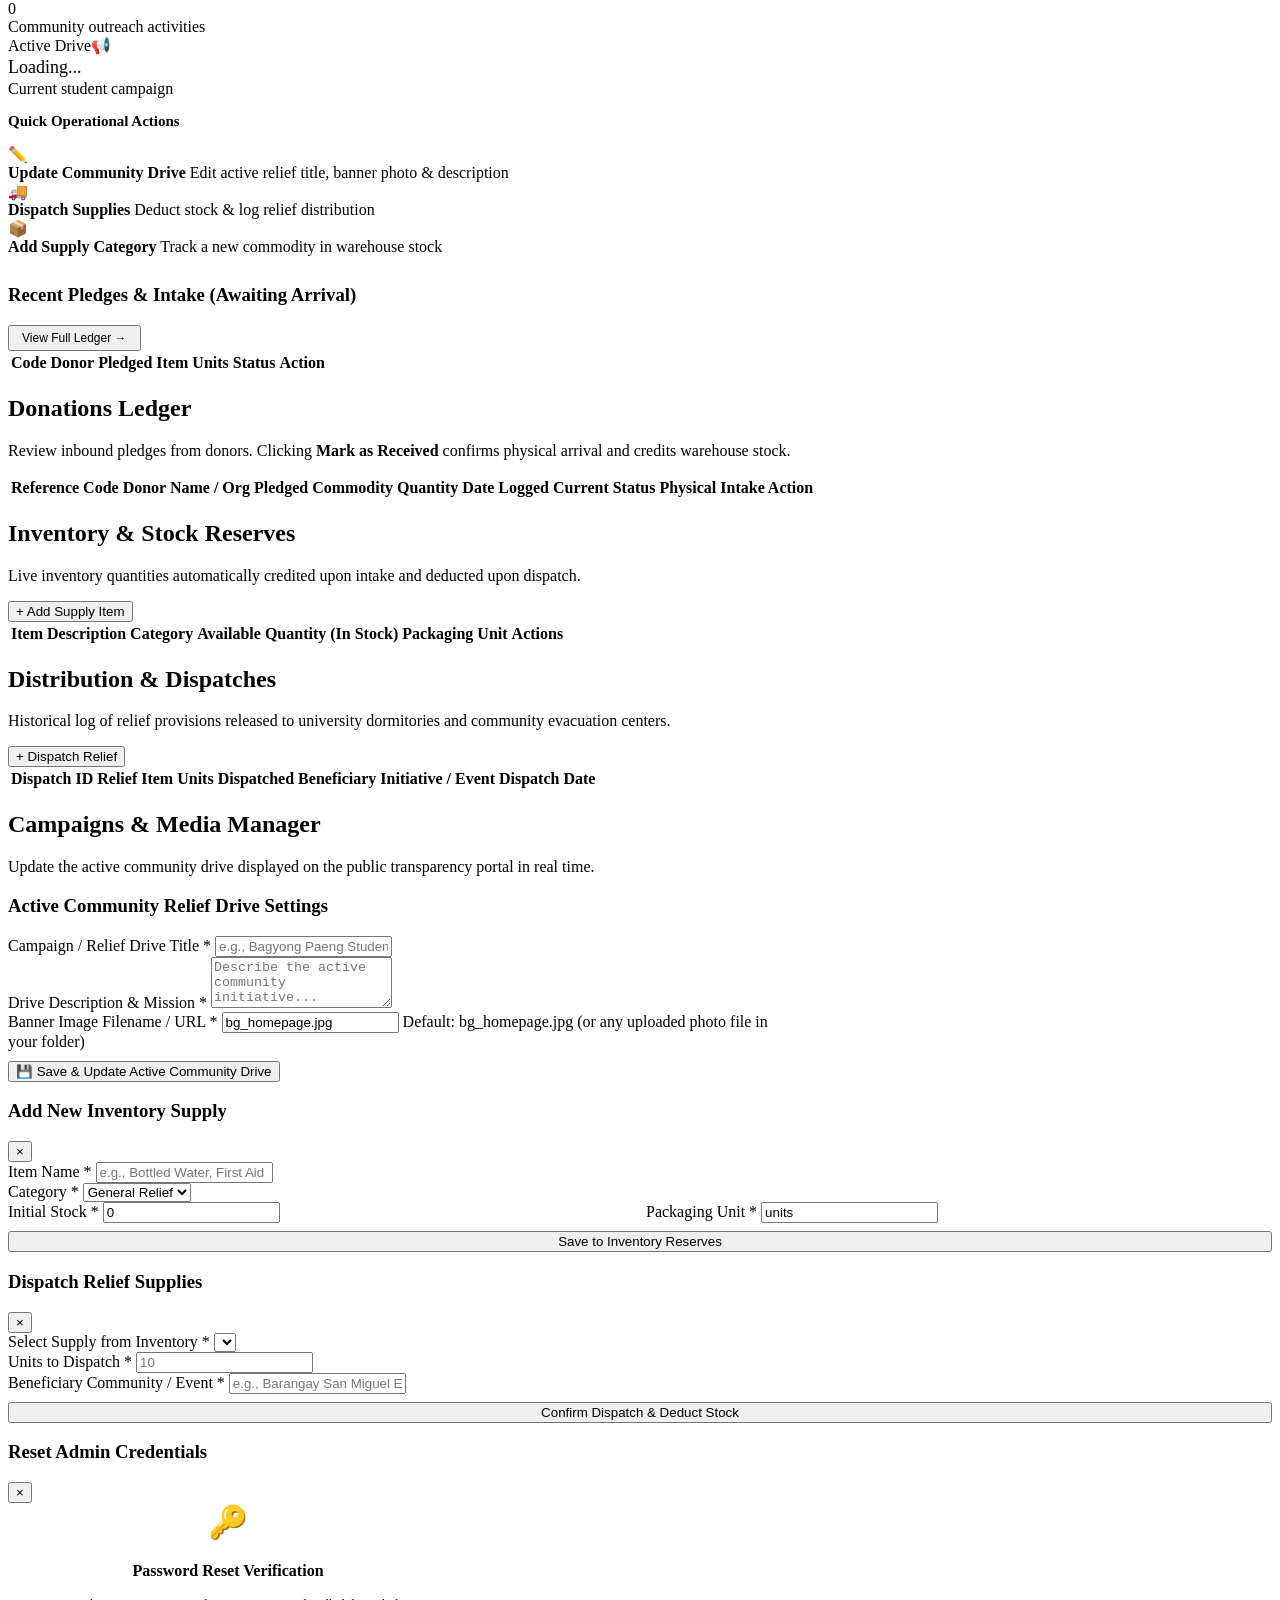
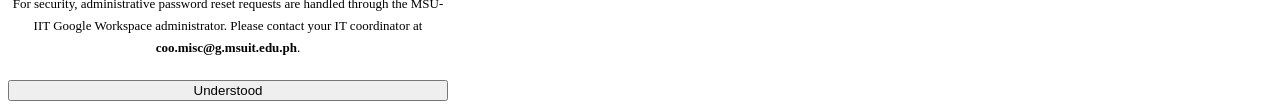
==== commit d105fa14: "Simplify top navigation bar comment Shortened comment for top navigation bar." ====
--- a/admin.html
+++ b/admin.html
@@ -16,9 +16,7 @@
 </head>
 <body class="view-admin">
 
-  <!-- ==========================================================================
-       TOP NAVIGATION BAR
-       ========================================================================== -->
+  <!--top nav bar-->
   <header class="admin-topbar">
     <a href="#" class="admin-brand-link" onclick="handleLogoReturnHome()">
       <!-- PICTURE: 'Classic.png' brand emblem in top bar -->
@@ -503,4 +501,4 @@
   <!-- SCRIPT: Admin workspace logic -->
   <script src="js/admin.js"></script>
 </body>
-</html>+</html>
